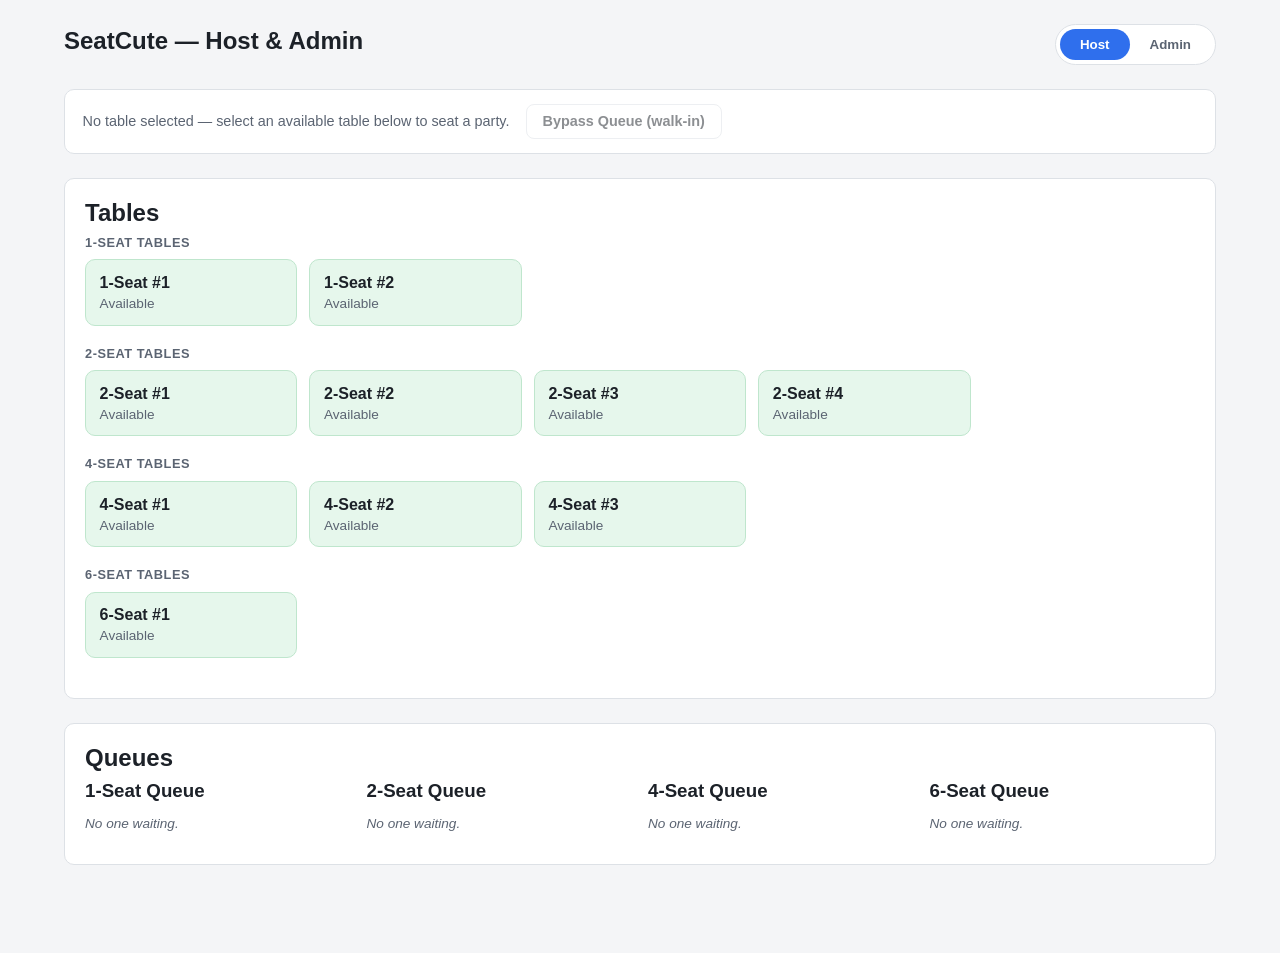
==== frontend/index.html @ 72e3c454 "Implement frontend with mocked backend per spec Plain HTML/CSS/JS (no build step): Kiosk page, Host/" ====
<!DOCTYPE html>
<html lang="en">
<head>
<meta charset="UTF-8" />
<meta name="viewport" content="width=device-width, initial-scale=1.0" />
<title>SeatCute — Host &amp; Admin</title>
<link rel="stylesheet" href="css/styles.css" />
</head>
<body>
<div class="app-shell">
  <header class="app-header">
    <h1>SeatCute — Host &amp; Admin</h1>
    <div class="view-toggle">
      <button type="button" id="tab-host" class="active">Host</button>
      <button type="button" id="tab-admin">Admin</button>
    </div>
  </header>

  <!-- ============ HOST VIEW ============ -->
  <section id="view-host" class="view active">
    <div class="selection-bar">
      <span id="selection-text" class="hint">No table selected — select an available table below to seat a party.</span>
      <button type="button" id="btn-bypass" class="btn btn-outline" disabled>Bypass Queue (walk-in)</button>
    </div>

    <section class="panel">
      <h2>Tables</h2>
      <div id="tables-container"></div>
    </section>

    <section class="panel">
      <h2>Queues</h2>
      <div id="queues-container" class="queue-columns"></div>
    </section>
  </section>

  <!-- ============ ADMIN VIEW ============ -->
  <section id="view-admin" class="view">
    <section class="panel">
      <h2>Table Configuration</h2>
      <table class="admin-table">
        <thead>
          <tr>
            <th>Size</th>
            <th>Table Count</th>
            <th>Turnover (minutes)</th>
          </tr>
        </thead>
        <tbody id="admin-config-body"></tbody>
      </table>
      <div class="admin-actions">
        <button type="button" id="btn-save-config" class="btn btn-primary">Save Changes</button>
        <span id="save-status" class="save-status"></span>
      </div>
    </section>
  </section>
</div>

<script src="js/constants.js"></script>
<script src="js/format.js"></script>
<script src="js/mockApi.js"></script>
<script src="js/host.js"></script>
</body>
</html>
---- frontend/css/styles.css ----
:root {
  color-scheme: light;
  --bg: #f4f5f7;
  --surface: #ffffff;
  --surface-alt: #f0f1f4;
  --border: #dde1e6;
  --text: #1c2128;
  --text-muted: #5b6472;
  --primary: #2f6fed;
  --primary-dark: #1f52c0;
  --success: #1f9d55;
  --success-bg: #e6f7ec;
  --warn: #b5680d;
  --warn-bg: #fdf1de;
  --danger: #d64545;
  --danger-bg: #fbe8e8;
  --radius: 10px;
  font-family: -apple-system, "Segoe UI", Roboto, Helvetica, Arial, sans-serif;
}

* {
  box-sizing: border-box;
}

body {
  margin: 0;
  background: var(--bg);
  color: var(--text);
}

h1, h2, h3 {
  margin: 0 0 0.5rem;
}

button {
  font-family: inherit;
  cursor: pointer;
}

button:disabled {
  cursor: not-allowed;
  opacity: 0.5;
}

input {
  font-family: inherit;
}

/* ---------- Host / Admin dashboard ---------- */

.app-shell {
  max-width: 1200px;
  margin: 0 auto;
  padding: 1.5rem 1.5rem 4rem;
}

.app-header {
  display: flex;
  align-items: center;
  justify-content: space-between;
  margin-bottom: 1.5rem;
  flex-wrap: wrap;
  gap: 1rem;
}

.app-header h1 {
  font-size: 1.5rem;
}

.view-toggle {
  display: inline-flex;
  background: var(--surface);
  border: 1px solid var(--border);
  border-radius: 999px;
  padding: 4px;
}

.view-toggle button {
  border: none;
  background: transparent;
  padding: 0.5rem 1.25rem;
  border-radius: 999px;
  font-weight: 600;
  color: var(--text-muted);
}

.view-toggle button.active {
  background: var(--primary);
  color: white;
}

.view {
  display: none;
}

.view.active {
  display: block;
}

.selection-bar {
  position: sticky;
  top: 0;
  z-index: 5;
  display: flex;
  align-items: center;
  gap: 1rem;
  background: var(--surface);
  border: 1px solid var(--border);
  border-radius: var(--radius);
  padding: 0.85rem 1.1rem;
  margin-bottom: 1.5rem;
  flex-wrap: wrap;
}

.selection-bar .hint {
  color: var(--text-muted);
  font-size: 0.9rem;
}

.selection-bar strong {
  color: var(--primary-dark);
}

.btn {
  border-radius: 8px;
  border: 1px solid transparent;
  padding: 0.55rem 1rem;
  font-size: 0.9rem;
  font-weight: 600;
  background: var(--surface-alt);
  color: var(--text);
}

.btn:hover:not(:disabled) {
  filter: brightness(0.97);
}

.btn-primary {
  background: var(--primary);
  color: white;
}

.btn-primary:hover:not(:disabled) {
  background: var(--primary-dark);
}

.btn-outline {
  background: transparent;
  border-color: var(--border);
}

.btn-danger {
  background: var(--danger-bg);
  color: var(--danger);
}

.btn-small {
  padding: 0.35rem 0.7rem;
  font-size: 0.8rem;
}

section.panel {
  background: var(--surface);
  border: 1px solid var(--border);
  border-radius: var(--radius);
  padding: 1.25rem;
  margin-bottom: 1.5rem;
}

.size-group {
  margin-bottom: 1.25rem;
}

.size-group h3 {
  font-size: 1rem;
  color: var(--text-muted);
  text-transform: uppercase;
  letter-spacing: 0.04em;
  font-size: 0.8rem;
  margin-bottom: 0.6rem;
}

.table-grid {
  display: grid;
  grid-template-columns: repeat(auto-fill, minmax(190px, 1fr));
  gap: 0.75rem;
}

.table-card {
  border: 1px solid var(--border);
  border-radius: var(--radius);
  padding: 0.85rem;
  background: var(--surface-alt);
  transition: box-shadow 0.15s, border-color 0.15s;
}

.table-card.available {
  cursor: pointer;
  background: var(--success-bg);
  border-color: #bfe6cd;
}

.table-card.available:hover {
  box-shadow: 0 0 0 2px var(--success) inset;
}

.table-card.selected {
  box-shadow: 0 0 0 2px var(--primary) inset;
  border-color: var(--primary);
}

.table-card.occupied {
  background: var(--surface);
}

.table-card.pending {
  background: var(--warn-bg);
  border-color: #f0d4a3;
}

.table-card .label {
  font-weight: 700;
  margin-bottom: 0.25rem;
}

.table-card .status-line {
  font-size: 0.85rem;
  color: var(--text-muted);
}

.table-card .party-line {
  font-size: 0.8rem;
  margin-top: 0.35rem;
  color: var(--text);
}

.table-card .pending-flag {
  display: inline-block;
  margin-top: 0.4rem;
  font-size: 0.72rem;
  font-weight: 700;
  color: var(--warn);
  background: #fff3de;
  border-radius: 6px;
  padding: 0.15rem 0.4rem;
}

.table-card .release-row {
  margin-top: 0.6rem;
}

.queue-columns {
  display: grid;
  grid-template-columns: repeat(auto-fit, minmax(240px, 1fr));
  gap: 1rem;
}

.queue-list {
  list-style: none;
  margin: 0;
  padding: 0;
  display: flex;
  flex-direction: column;
  gap: 0.5rem;
}

.queue-entry {
  border: 1px solid var(--border);
  border-radius: 8px;
  padding: 0.6rem 0.75rem;
  background: var(--surface-alt);
}

.queue-entry .name-row {
  display: flex;
  justify-content: space-between;
  font-weight: 600;
}

.queue-entry .meta-row {
  font-size: 0.8rem;
  color: var(--text-muted);
  margin: 0.2rem 0 0.5rem;
}

.queue-entry .actions {
  display: flex;
  gap: 0.4rem;
}

.empty-note {
  color: var(--text-muted);
  font-size: 0.85rem;
  font-style: italic;
}

.admin-table {
  width: 100%;
  border-collapse: collapse;
}

.admin-table th, .admin-table td {
  padding: 0.6rem 0.5rem;
  text-align: left;
  border-bottom: 1px solid var(--border);
}

.admin-table input[type="number"] {
  width: 90px;
  padding: 0.4rem 0.5rem;
  border: 1px solid var(--border);
  border-radius: 6px;
}

.admin-actions {
  margin-top: 1rem;
  display: flex;
  align-items: center;
  gap: 1rem;
}

.save-status {
  font-size: 0.85rem;
  color: var(--success);
  min-height: 1.2em;
}

/* ---------- Kiosk ---------- */

.kiosk-body {
  height: 100vh;
  display: flex;
  align-items: center;
  justify-content: center;
  background: linear-gradient(160deg, #2f6fed 0%, #1c3f9e 100%);
}

.kiosk-frame {
  width: min(92vw, 560px);
  min-height: min(90vh, 640px);
  background: var(--surface);
  border-radius: 20px;
  box-shadow: 0 30px 60px rgba(0, 0, 0, 0.25);
  padding: 2.5rem;
  display: flex;
  flex-direction: column;
  align-items: stretch;
  justify-content: center;
  gap: 1.25rem;
  text-align: center;
}

.kiosk-screen {
  display: none;
  flex-direction: column;
  align-items: center;
  gap: 1.25rem;
}

.kiosk-screen.active {
  display: flex;
}

.kiosk-logo {
  font-size: 1.1rem;
  font-weight: 700;
  letter-spacing: 0.08em;
  text-transform: uppercase;
  color: var(--primary);
}

.kiosk-title {
  font-size: 1.6rem;
  font-weight: 700;
}

.kiosk-subtitle {
  color: var(--text-muted);
  font-size: 1rem;
  margin-top: -0.75rem;
}

.kiosk-message {
  font-size: 1.25rem;
  line-height: 1.5;
  padding: 1rem 0;
}

.kiosk-input {
  width: 100%;
  font-size: 1.4rem;
  padding: 0.9rem 1rem;
  border: 2px solid var(--border);
  border-radius: 12px;
  text-align: center;
}

.kiosk-input:focus {
  outline: none;
  border-color: var(--primary);
}

.kiosk-field {
  width: 100%;
  text-align: left;
}

.kiosk-field label {
  display: block;
  font-size: 0.9rem;
  color: var(--text-muted);
  margin-bottom: 0.35rem;
}

.kiosk-btn {
  width: 100%;
  font-size: 1.2rem;
  font-weight: 700;
  padding: 1rem;
  border-radius: 12px;
  border: none;
  background: var(--primary);
  color: white;
}

.kiosk-btn:hover:not(:disabled) {
  background: var(--primary-dark);
}

.kiosk-btn.secondary {
  background: var(--surface-alt);
  color: var(--text);
  border: 2px solid var(--border);
}

.kiosk-btn.danger {
  background: var(--danger-bg);
  color: var(--danger);
}

.kiosk-btn-row {
  display: flex;
  gap: 0.75rem;
  width: 100%;
}

.kiosk-link-btn {
  background: none;
  border: none;
  color: var(--text-muted);
  font-size: 0.95rem;
  text-decoration: underline;
  padding: 0.5rem;
}

.kiosk-error {
  color: var(--danger);
  font-size: 0.9rem;
  min-height: 1.2em;
}

.kiosk-wait-big {
  font-size: 2.2rem;
  font-weight: 800;
  color: var(--primary-dark);
}

.kiosk-wait-sub {
  color: var(--text-muted);
  font-size: 1rem;
}

.kiosk-countdown {
  font-size: 0.8rem;
  color: var(--text-muted);
}

@media (max-width: 480px) {
  .kiosk-frame {
    padding: 1.75rem 1.25rem;
    border-radius: 0;
    width: 100vw;
    min-height: 100vh;
  }
  .kiosk-body {
    padding: 0;
  }
}
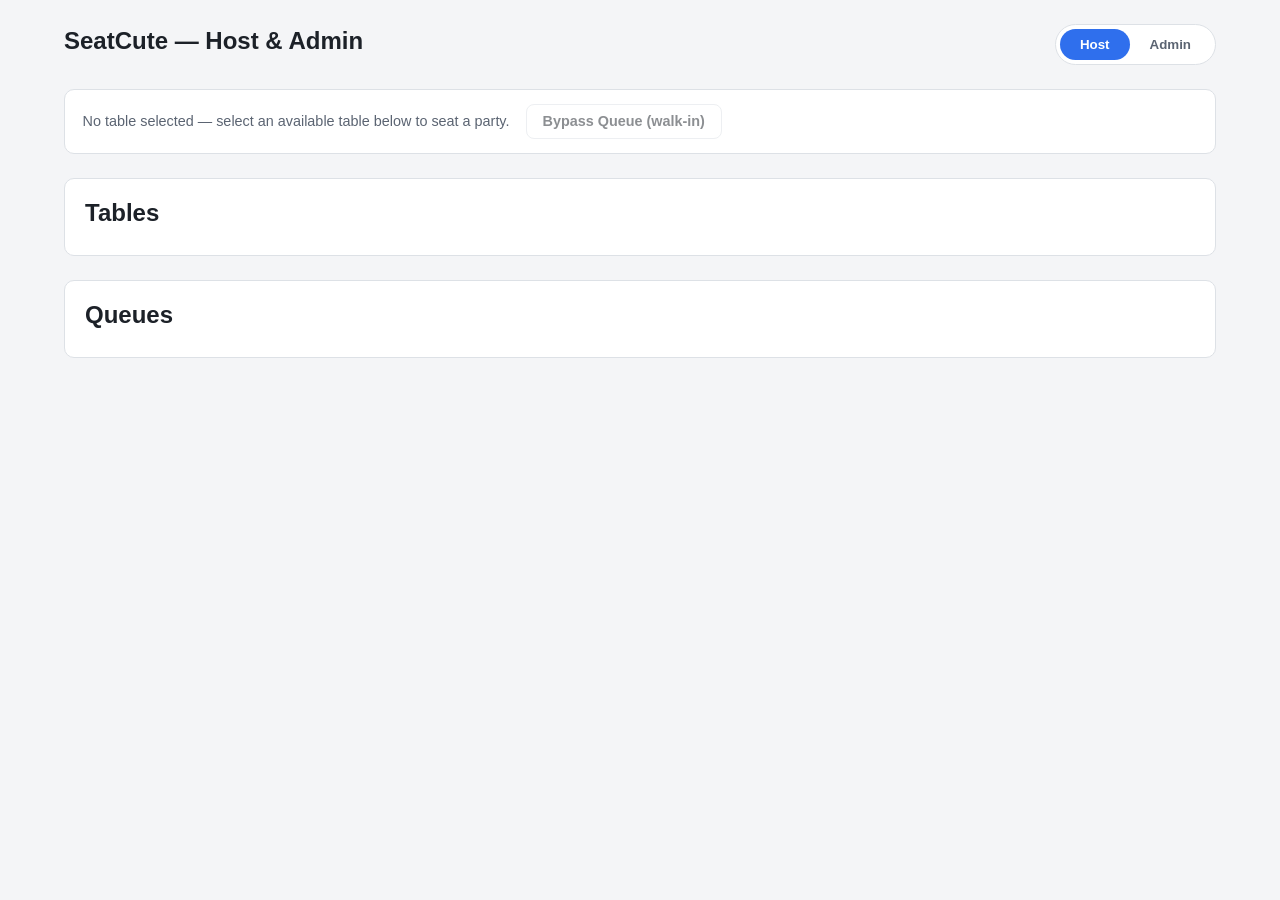
==== commit f937e49d: "Connect frontend to the real FastAPI backend frontend/js/mockApi.js -> frontend/js/api.js: same wind" ====
--- a/frontend/index.html
+++ b/frontend/index.html
@@ -58,7 +58,7 @@
 
 <script src="js/constants.js"></script>
 <script src="js/format.js"></script>
-<script src="js/mockApi.js"></script>
+<script src="js/api.js"></script>
 <script src="js/host.js"></script>
 </body>
 </html>
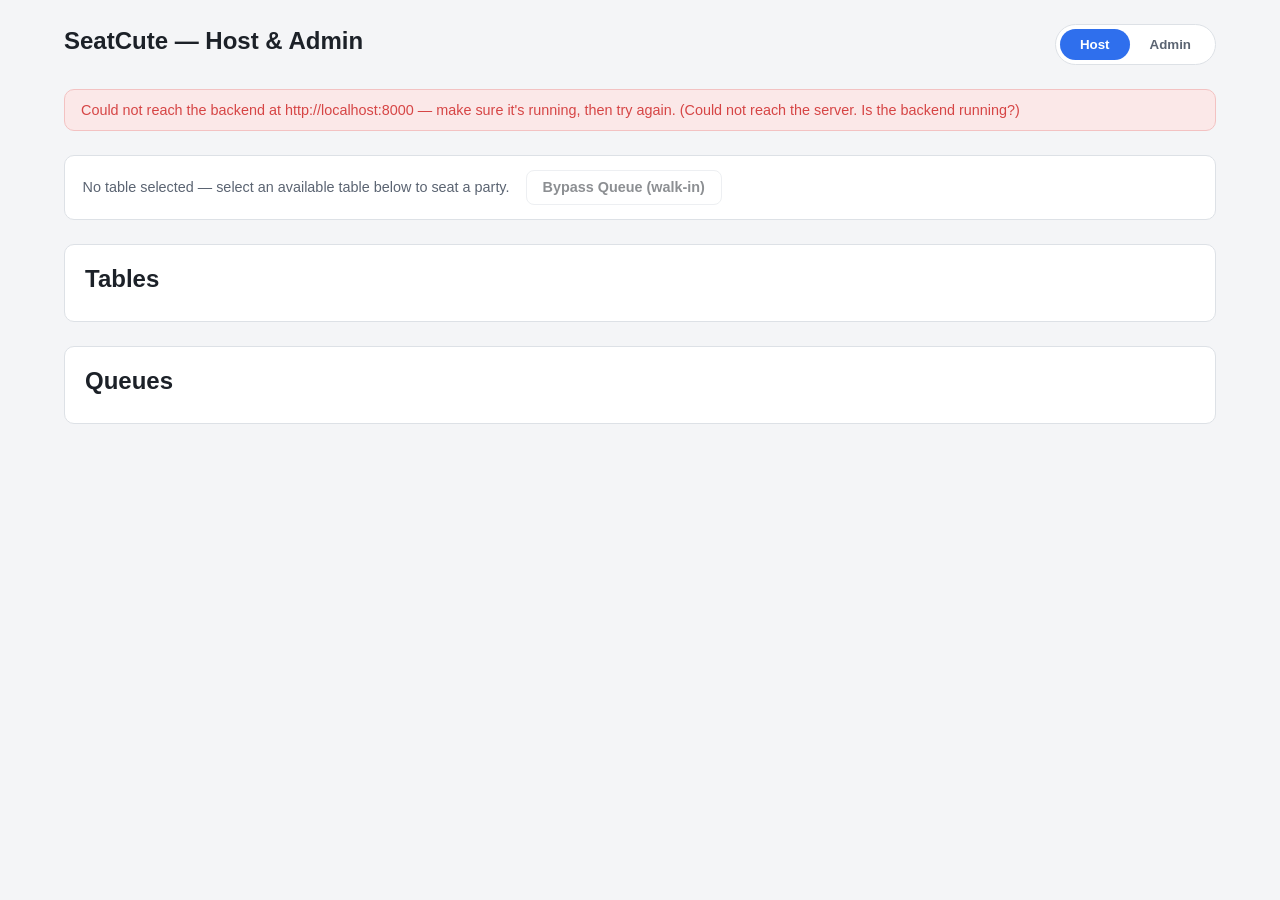
==== commit e39357d6: "Show an error when the backend is unreachable instead of failing silently Root cause of "no way to e" ====
--- a/frontend/index.html
+++ b/frontend/index.html
@@ -15,6 +15,8 @@
       <button type="button" id="tab-admin">Admin</button>
     </div>
   </header>
+
+  <div id="connection-error" class="banner-error" hidden></div>
 
   <!-- ============ HOST VIEW ============ -->
   <section id="view-host" class="view active">
--- a/frontend/css/styles.css
+++ b/frontend/css/styles.css
@@ -325,6 +325,16 @@
   min-height: 1.2em;
 }
 
+.banner-error {
+  background: var(--danger-bg);
+  color: var(--danger);
+  border: 1px solid #f3c2c2;
+  border-radius: var(--radius);
+  padding: 0.75rem 1rem;
+  font-size: 0.9rem;
+  margin-bottom: 1.5rem;
+}
+
 /* ---------- Kiosk ---------- */
 
 .kiosk-body {
